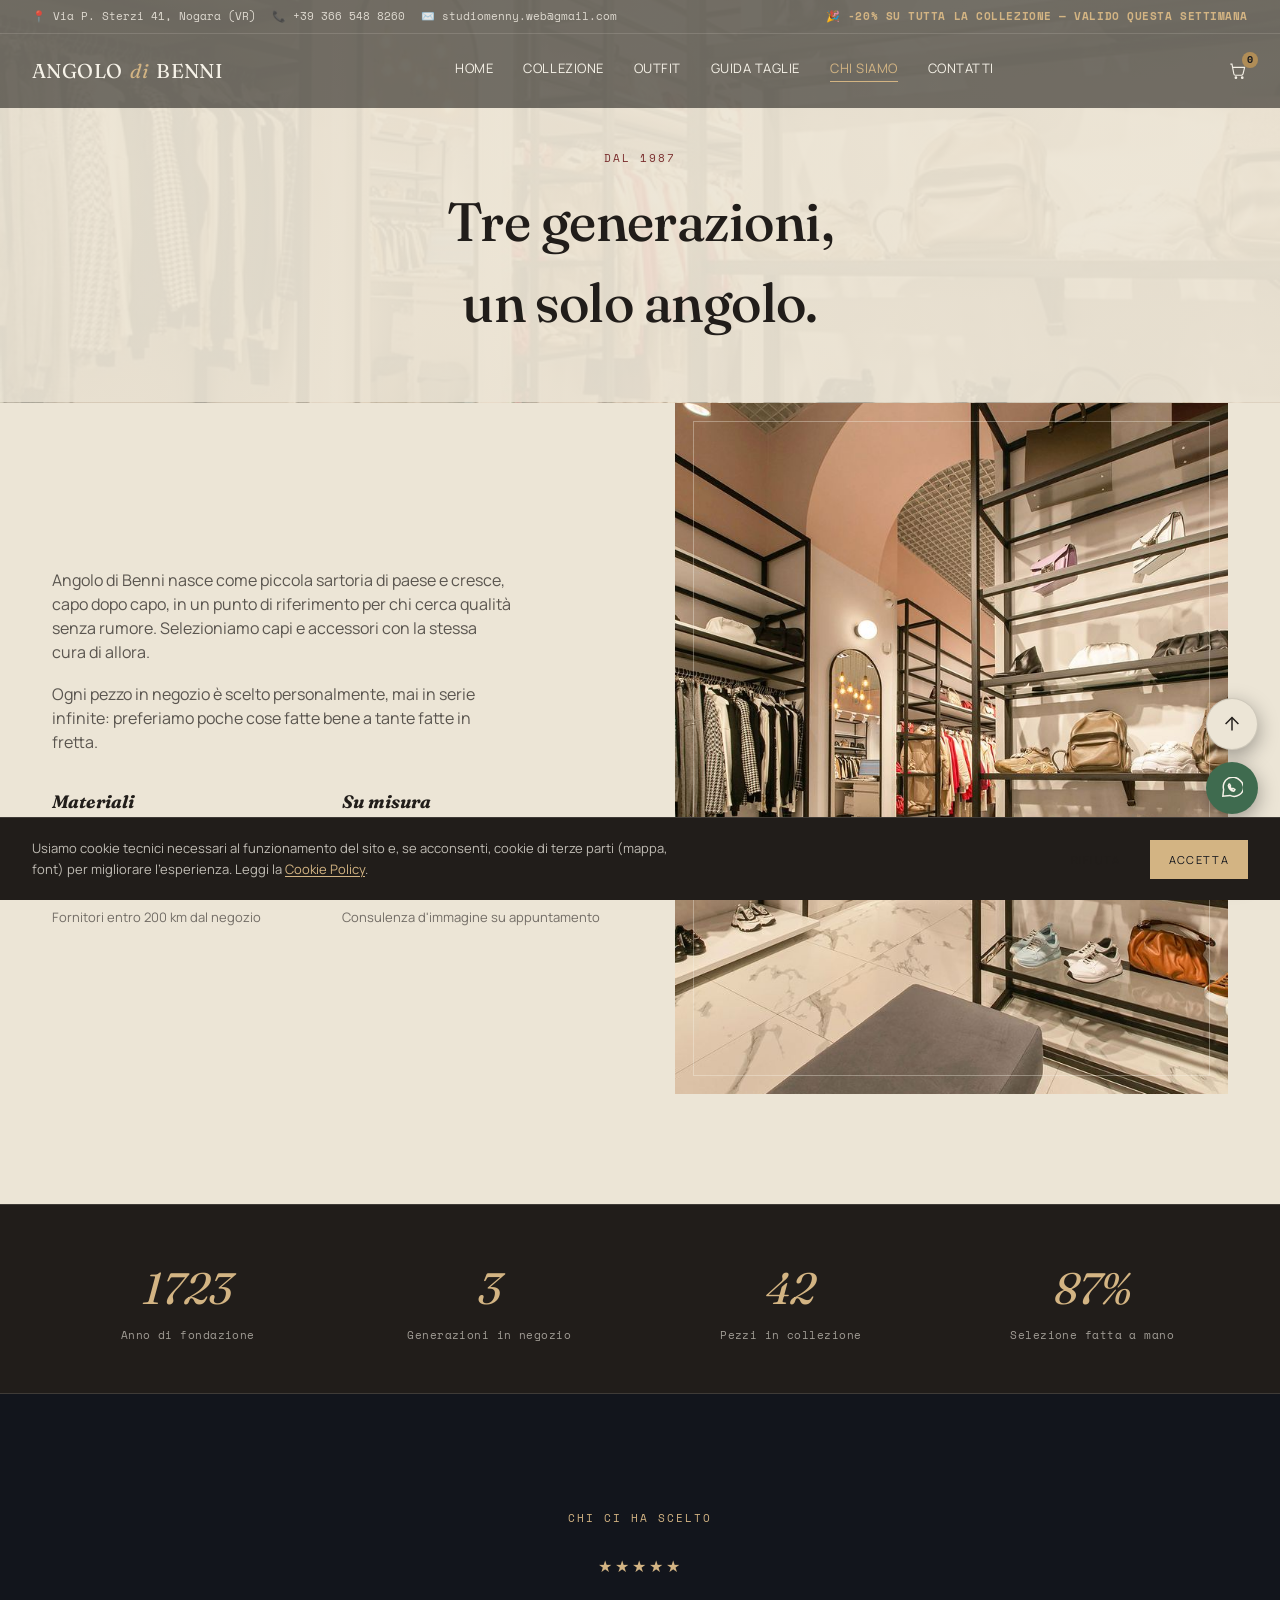
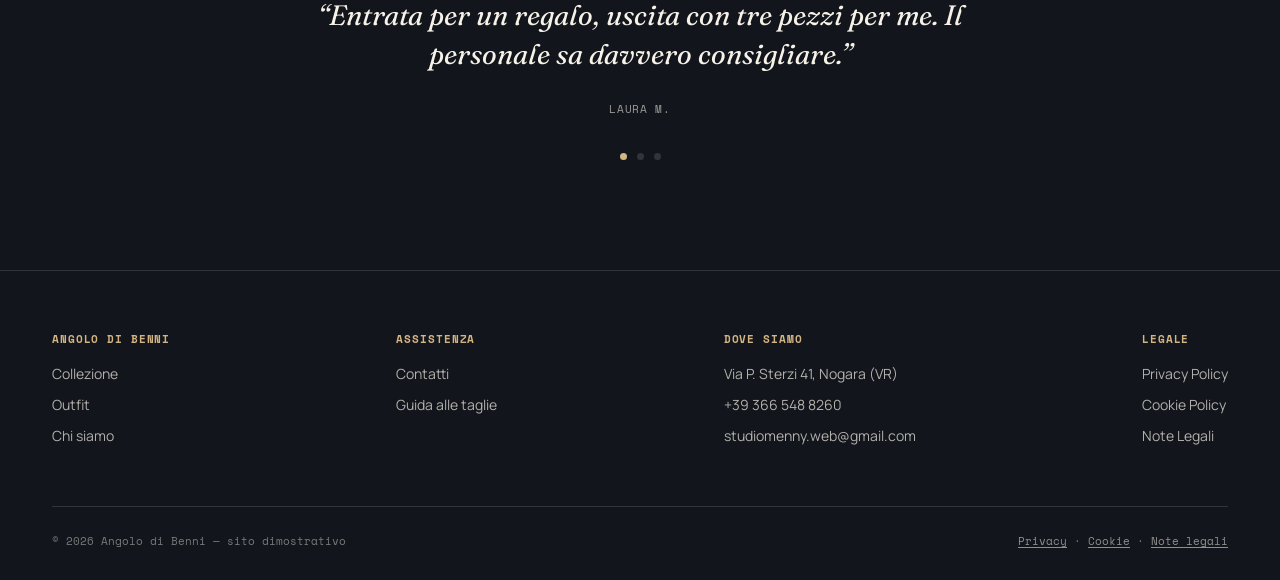
==== chi-siamo.html @ 1b89b219 "Add files via upload" ====
<!DOCTYPE html>
<html lang="it">
<head>
<meta charset="UTF-8">
<meta name="viewport" content="width=device-width, initial-scale=1.0">
<title>Chi Siamo — Angolo di Benni</title>
<meta name="description" content="La storia di Angolo di Benni: tre generazioni di boutique a Nogara (VR). Materiali, valori e le recensioni di chi ci ha scelto.">
<link rel="icon" type="image/svg+xml" href="data:image/svg+xml,%3Csvg xmlns='http://www.w3.org/2000/svg' viewBox='0 0 100 100'%3E%3Ccircle cx='50' cy='50' r='50' fill='%2312151c'/%3E%3Ctext x='50' y='69' font-family='Georgia, serif' font-size='60' font-style='italic' fill='%23d3b483' text-anchor='middle'%3EB%3C/text%3E%3C/svg%3E">
<meta property="og:type" content="website">
<meta property="og:site_name" content="Angolo di Benni">
<meta property="og:title" content="Chi Siamo — Angolo di Benni">
<meta property="og:description" content="La storia di Angolo di Benni: tre generazioni di boutique a Nogara (VR). Materiali, valori e le recensioni di chi ci ha scelto.">
<meta property="og:image" content="https://menny28.github.io/Angolo-di-Benni/images/vestito_bordeaux_.jpg">
<meta property="og:url" content="https://menny28.github.io/Angolo-di-Benni/chi-siamo.html">
<meta name="twitter:card" content="summary_large_image">
<meta name="twitter:title" content="Chi Siamo — Angolo di Benni">
<meta name="twitter:description" content="La storia di Angolo di Benni: tre generazioni di boutique a Nogara (VR). Materiali, valori e le recensioni di chi ci ha scelto.">
<meta name="twitter:image" content="https://menny28.github.io/Angolo-di-Benni/images/vestito_bordeaux_.jpg">
<link rel="preconnect" href="https://fonts.googleapis.com">
<link href="https://fonts.googleapis.com/css2?family=Fraunces:ital,opsz,wght@0,9..144,300;0,9..144,500;0,9..144,600;1,9..144,400&family=Manrope:wght@400;500;600;700&family=Space+Mono:wght@400;700&display=swap" rel="stylesheet">
<link rel="stylesheet" href="style.css">
</head>
<body>
<header id="siteHeader">
  <div class="topbar">
    <div class="topbar-contacts">
      <span>📍 Via P. Sterzi 41, Nogara (VR)</span>
      <a href="tel:+393665488260">📞 +39 366 548 8260</a>
      <a href="mailto:studiomenny.web@gmail.com">✉️ studiomenny.web@gmail.com</a>
    </div>
    <div class="topbar-promo" id="topbarPromo"></div>
  </div>
  <div class="header-main">
    <a href="index.html" class="logo">ANGOLO <em>di</em> BENNI</a>
    <nav class="main-nav">
      <a href="index.html">Home</a>
      <a href="collezione.html">Collezione</a>
      <a href="outfit.html">Outfit</a>
      <a href="collezione.html#taglie">Guida taglie</a>
      <a href="chi-siamo.html">Chi Siamo</a>
      <a href="contatti.html">Contatti</a>
    </nav>
    <div class="header-actions">
      <button class="icon-btn" id="cartOpen" aria-label="Apri la tua richiesta">
        <svg viewBox="0 0 24 24"><path d="M3 4h2l2.4 12.4a2 2 0 0 0 2 1.6h7.6a2 2 0 0 0 2-1.6L21 8H6"/><circle cx="10" cy="21" r="1"/><circle cx="18" cy="21" r="1"/></svg>
        <span class="cart-count" id="cartCount">0</span>
      </button>
      <button class="burger" id="burgerBtn" aria-label="Apri menu"><span></span><span></span><span></span></button>
    </div>
  </div>
</header>

<div class="mobile-nav" id="mobileNav">
  <div class="mobile-close" id="mobileClose">&times;</div>
  <a href="index.html">Home</a>
  <a href="collezione.html">Collezione</a>
  <a href="outfit.html">Outfit</a>
  <a href="collezione.html#taglie">Guida taglie</a>
  <a href="chi-siamo.html">Chi Siamo</a>
  <a href="contatti.html">Contatti</a>
</div>

<div class="page-head light ph-storia">
  <div class="wrap">
    <span class="eyebrow">Dal 1987</span>
    <h1>Tre generazioni,<br>un solo angolo.</h1>
  </div>
</div>

<section class="light" style="padding-top:0;">
  <div class="wrap story">
    <div class="reveal">
      <p>Angolo di Benni nasce come piccola sartoria di paese e cresce, capo dopo capo, in un punto di riferimento per chi cerca qualità senza rumore. Selezioniamo capi e accessori con la stessa cura di allora.</p>
      <p>Ogni pezzo in negozio è scelto personalmente, mai in serie infinite: preferiamo poche cose fatte bene a tante fatte in fretta.</p>
      <div class="values">
        <div class="value"><b>Materiali</b><span>Pelle, lana e tessuti selezionati</span></div>
        <div class="value"><b>Su misura</b><span>Ritocchi e aggiustamenti inclusi</span></div>
        <div class="value"><b>Filiera corta</b><span>Fornitori entro 200 km dal negozio</span></div>
        <div class="value"><b>Servizio</b><span>Consulenza d'immagine su appuntamento</span></div>
      </div>
    </div>
    <div class="story-visual reveal"><img src="images/Fashionista.jpg" alt="L'interno del negozio Angolo di Benni"></div>
  </div>
</section>

<div class="stats-strip">
  <div class="wrap">
    <div class="stat-item reveal"><span class="stat-num" data-count="1987" data-format="year">0</span><span class="stat-label">Anno di fondazione</span></div>
    <div class="stat-item reveal"><span class="stat-num" data-count="3">0</span><span class="stat-label">Generazioni in negozio</span></div>
    <div class="stat-item reveal"><span class="stat-num" data-count="49">0</span><span class="stat-label">Pezzi in collezione</span></div>
    <div class="stat-item reveal"><span class="stat-num" data-count="100" data-suffix="%">0</span><span class="stat-label">Selezione fatta a mano</span></div>
  </div>
</div>

<section>
  <div class="wrap reviews reveal">
    <span class="eyebrow">Chi ci ha scelto</span>
    <div id="reviewSlides" style="margin-top:26px;"></div>
    <div class="review-dots" id="reviewDots"></div>
  </div>
</section>
<footer>
  <div class="wrap">
    <div class="foot-top">
      <div class="foot-col">
        <h4>Angolo di Benni</h4>
        <a href="collezione.html">Collezione</a>
        <a href="outfit.html">Outfit</a>
        <a href="chi-siamo.html">Chi siamo</a>
      </div>
      <div class="foot-col">
        <h4>Assistenza</h4>
        <a href="contatti.html">Contatti</a>
        <a href="collezione.html#taglie">Guida alle taglie</a>
      </div>
      <div class="foot-col">
        <h4>Dove siamo</h4>
        <span>Via P. Sterzi 41, Nogara (VR)</span>
        <span>+39 366 548 8260</span>
        <span>studiomenny.web@gmail.com</span>
      </div>
      <div class="foot-col">
        <h4>Legale</h4>
        <a href="privacy.html">Privacy Policy</a>
        <a href="cookie.html">Cookie Policy</a>
        <a href="note-legali.html">Note Legali</a>
      </div>
    </div>
    <div class="foot-bottom">
      <span>&copy; 2026 Angolo di Benni — sito dimostrativo</span>
      <span class="foot-legal-links"><a href="privacy.html">Privacy</a> &middot; <a href="cookie.html">Cookie</a> &middot; <a href="note-legali.html">Note legali</a></span>
    </div>
  </div>
</footer>
<div class="float-contact">
  <button class="float-btn top-btn" id="backToTop" aria-label="Torna su">
    <span class="float-tip">Torna su</span>
    <svg viewBox="0 0 24 24"><path d="M12 19V5"/><path d="M5 12l7-7 7 7"/></svg>
  </button>
  <a class="float-btn wa" id="waFloat" href="#" target="_blank" rel="noopener" aria-label="WhatsApp">
    <span class="float-tip">Scrivici su WhatsApp</span>
    <svg viewBox="0 0 24 24"><path d="M20.5 3.5a10.4 10.4 0 0 0-17.6 10L2 21l7.7-.9a10.4 10.4 0 0 0 15-9.3 10.3 10.3 0 0 0-4.2-7.3z"/><path d="M8 9.5c.3 3 3 5.7 6 6l1.2-1.5c.2-.2.1-.5-.1-.6l-2-1c-.2-.1-.4 0-.5.2l-.4.6c-1.1-.6-2-1.5-2.6-2.6l.6-.4c.2-.1.3-.3.2-.5l-1-2c-.1-.2-.4-.3-.6-.1z"/></svg>
  </a>
  <a class="float-btn call" href="tel:+393665488260" aria-label="Chiama">
    <span class="float-tip">Chiama il negozio</span>
    <svg viewBox="0 0 24 24"><path d="M22 16.9v3a2 2 0 0 1-2.2 2 19.8 19.8 0 0 1-8.6-3 19.5 19.5 0 0 1-6-6 19.8 19.8 0 0 1-3-8.7A2 2 0 0 1 4.1 2h3a2 2 0 0 1 2 1.7c.1 1 .3 2 .6 2.9a2 2 0 0 1-.5 2.1L8 9.9a16 16 0 0 0 6 6l1.2-1.2a2 2 0 0 1 2.1-.5c.9.3 1.9.5 2.9.6a2 2 0 0 1 1.8 2.1z"/></svg>
  </a>
</div>
<div class="overlay" id="overlay"></div>
<aside class="cart-drawer" id="cartDrawer">
  <div class="cart-head">
    <h3>La tua richiesta</h3>
    <button id="cartClose" style="font-family:var(--display); font-size:24px;">&times;</button>
  </div>
  <div class="cart-note">
    Qui non si compra online: raccogli i pezzi che ti interessano con la taglia, poi invia la richiesta via email o WhatsApp. Ti risponderemo dicendoti se sono disponibili e quando puoi passare in negozio per vederli, provarli e pagarli.
  </div>
  <div class="cart-items" id="cartItems"><p class="cart-empty">Non hai ancora scelto nessun pezzo.</p></div>
  <div class="field" style="margin-top:20px;"><label>Il tuo nome</label><input type="text" id="rName"></div>
  <div class="send-row">
    <a class="btn btn-wa" id="sendWa" href="#">Invia richiesta su WhatsApp</a>
    <a class="btn btn-ghost-dark" id="sendMail" href="#">Invia richiesta via email</a>
  </div>
</aside>
<div class="toast" id="toast"></div>
<div class="cookie-banner" id="cookieBanner">
  <div class="cookie-text">
    Usiamo cookie tecnici necessari al funzionamento del sito e, se acconsenti, cookie di terze parti (mappa, font) per migliorare l'esperienza. Leggi la <a href="cookie.html">Cookie Policy</a>.
  </div>
  <div class="cookie-actions">
    <button class="btn btn-ghost-dark btn-sm" id="cookieDecline">Rifiuta</button>
    <button class="btn btn-solid btn-sm" id="cookieAccept">Accetta</button>
  </div>
</div>
<script src="script.js"></script>
</body>
</html>
---- style.css ----
:root{
    --ink:#12151c;
    --bone:#ece5d6;
    --ivory:#f6f2e8;
    --charcoal:#211d1a;
    --brass:#b08d57;
    --brass-light:#d3b483;
    --wine:#7a2e2e;
    --whatsapp:#3f6b4f;
    --line: rgba(246,242,232,0.14);
    --line-dark: rgba(33,29,26,0.14);
    --display: 'Fraunces', serif;
    --body: 'Manrope', sans-serif;
    --mono: 'Space Mono', monospace;
    --ease: cubic-bezier(.22,.61,.36,1);
  }
  *{box-sizing:border-box; margin:0; padding:0;}
  html{scroll-behavior:smooth;}
  body{background:var(--ink); color:var(--ivory); font-family:var(--body); line-height:1.5; overflow-x:hidden;}
  a{color:inherit; text-decoration:none;}
  img,svg{display:block; max-width:100%;}
  button{font-family:inherit; cursor:pointer; border:none; background:none; color:inherit;}
  input, textarea, select{font-family:inherit;}
  ::selection{background:var(--brass); color:var(--ink);}

  .wrap{max-width:1240px; margin:0 auto; padding:0 32px;}
  @media (max-width:640px){ .wrap{padding:0 20px;} }

  .eyebrow{font-family:var(--mono); font-size:11px; letter-spacing:.18em; text-transform:uppercase; color:var(--brass-light);}
  h1,h2,h3{font-family:var(--display); font-weight:500; letter-spacing:-0.01em;}

  /* ---------- HEADER ---------- */
  header{
    position:fixed; top:0; left:0; right:0; z-index:100;
    display:block;
    transition:background .4s var(--ease), border-color .4s var(--ease);
    border-bottom:1px solid transparent;
  }
  header.scrolled{ background:rgba(18,21,28,0.92); backdrop-filter:blur(10px); border-bottom:1px solid var(--line); }
  .topbar{
    display:flex; align-items:center; justify-content:space-between; gap:14px; flex-wrap:wrap;
    padding:8px 32px; font-family:var(--mono); font-size:11px; color:rgba(246,242,232,.82);
    background:rgba(15,13,10,.55); border-bottom:1px solid var(--line);
    max-height:240px; overflow:hidden; opacity:1;
    transition:max-height .4s var(--ease), opacity .3s var(--ease), padding .4s var(--ease), border-color .4s var(--ease);
  }
  header.scrolled .topbar{ max-height:0; padding-top:0; padding-bottom:0; opacity:0; border-bottom-color:transparent; }
  .topbar-contacts{display:flex; align-items:center; gap:16px; flex-wrap:wrap;}
  .topbar-contacts a{display:inline-flex; align-items:center; gap:5px; white-space:nowrap;}
  .topbar-contacts a:hover{color:var(--brass-light);}
  .topbar-promo{font-weight:700; letter-spacing:.05em; text-transform:uppercase; color:var(--brass-light);}
  @media (max-width:760px){
    .topbar{ font-size:10px; padding:8px 16px; gap:6px; flex-direction:column; align-items:center; text-align:center; max-height:240px; }
    .topbar-contacts{ flex-direction:column; gap:4px; }
    .topbar-contacts span{ white-space:normal; }
    .topbar-promo{ white-space:normal; }
  }
  .header-main{
    display:flex; align-items:center; justify-content:space-between;
    padding:22px 32px;
    background:rgba(15,13,10,.55);
    transition:padding .4s var(--ease), background .4s var(--ease);
  }
  header.scrolled .header-main{ padding:12px 32px; background:rgba(18,21,28,0.92); }
  .logo{ font-family:var(--display); font-size:20px; letter-spacing:.02em; display:flex; align-items:baseline; gap:8px; }
  .logo em{font-style:italic; color:var(--brass-light);}
  nav.main-nav{display:flex; gap:30px;}
  nav.main-nav a{ font-size:13px; letter-spacing:.04em; text-transform:uppercase; position:relative; padding-bottom:4px; }
  nav.main-nav a::after{ content:''; position:absolute; left:0; bottom:0; width:0; height:1px; background:var(--brass-light); transition:width .3s var(--ease); }
  nav.main-nav a:hover::after{width:100%;}
  .header-actions{display:flex; align-items:center; gap:22px;}
  .icon-btn{position:relative; width:22px; height:22px; display:flex; align-items:center; justify-content:center;}
  .icon-btn svg{width:19px; height:19px; stroke:var(--ivory); fill:none; stroke-width:1.4;}
  .cart-count{ position:absolute; top:-8px; right:-10px; background:var(--brass); color:var(--ink); font-family:var(--mono); font-size:10px; font-weight:700; width:16px; height:16px; border-radius:50%; display:flex; align-items:center; justify-content:center; }
  .burger{display:none; flex-direction:column; gap:5px; width:24px;}
  .burger span{height:1px; background:var(--ivory); width:100%;}
  @media (max-width:900px){ nav.main-nav{display:none;} .burger{display:flex;} }

  .mobile-nav{ position:fixed; inset:0; background:var(--ink); z-index:150; display:flex; flex-direction:column; justify-content:center; align-items:center; gap:26px; transform:translateY(-100%); transition:transform .5s var(--ease); }
  .mobile-nav.open{transform:translateY(0);}
  .mobile-nav a{font-family:var(--display); font-size:26px;}
  .mobile-close{position:absolute; top:26px; right:32px; font-size:28px; font-family:var(--display);}

  /* ---------- HERO ---------- */
  .hero{min-height:100vh; display:flex; align-items:stretch;}
  .hero-text{flex:1; display:flex; flex-direction:column; justify-content:center; padding:185px 60px 80px 32px; max-width:640px;}
  .hero-text h1{font-size:clamp(42px,6.2vw,84px); line-height:.98; margin:18px 0 26px;}
  .hero-text h1 .it{font-style:italic; color:var(--brass-light);}
  .hero-text p{font-size:16px; color:rgba(246,242,232,.7); max-width:440px; margin-bottom:34px;}
  .btn{ display:inline-flex; align-items:center; justify-content:center; gap:10px; font-size:12px; letter-spacing:.12em; text-transform:uppercase; padding:15px 28px; border:1px solid var(--brass-light); transition:background .35s var(--ease), color .35s var(--ease); }
  .btn:hover{background:var(--brass-light); color:var(--ink);}
  .btn-solid{background:var(--brass-light); color:var(--ink); border-color:var(--brass-light);}
  .btn-solid:hover{background:transparent; color:var(--ivory);}
  .btn-ghost-dark{border-color:var(--charcoal); color:var(--charcoal);}
  .btn-ghost-dark:hover{background:var(--charcoal); color:var(--ivory);}
  .btn-wa{background:var(--whatsapp); border-color:var(--whatsapp); color:var(--ivory);}
  .btn-wa:hover{opacity:.85; background:var(--whatsapp); color:var(--ivory);}
  .btn-sm{padding:11px 18px; font-size:11px;}

  .hero-visual{ flex:1; position:relative; overflow:hidden; background:#171310; display:flex; align-items:flex-end; }
  .hero-visual img{ position:absolute; inset:0; width:100%; height:100%; object-fit:cover; object-position:top center; }
  .hero-visual::before{ content:''; position:absolute; inset:0; z-index:1; background:linear-gradient(0deg, rgba(15,13,10,.85) 0%, rgba(15,13,10,.15) 45%, rgba(15,13,10,.35) 100%); }
  .hero-tag{ position:relative; z-index:2; margin:36px; padding:14px 18px; background:rgba(18,21,28,.55); backdrop-filter:blur(6px); border:1px solid var(--line); font-family:var(--mono); font-size:11px; max-width:230px; }
  .hero-tag b{display:block; font-family:var(--display); font-size:16px; font-weight:500; margin-bottom:4px; font-style:italic;}
  @media (max-width:860px){ .hero{flex-direction:column;} .hero-text{padding:190px 24px 50px; max-width:none;} .hero-visual{min-height:340px;} }

  /* ---------- SWATCH RAIL ---------- */
  .rail{border-top:1px solid var(--line); border-bottom:1px solid var(--line); overflow:hidden; padding:22px 0; background:#0f1218;}
  .promo-banner{
    background:var(--wine); color:var(--ivory); text-align:center;
    padding:16px 20px; font-family:var(--mono); font-size:13px; letter-spacing:.06em; text-transform:uppercase;
  }
  .promo-banner b{font-weight:700;}
  @media (max-width:640px){ .promo-banner{font-size:11px; padding:13px 16px;} }
  .rail-track{display:flex; width:max-content; animation:scroll-rail 34s linear infinite;}
  .rail:hover .rail-track{animation-play-state:paused;}
  @keyframes scroll-rail{ from{transform:translateX(0);} to{transform:translateX(-50%);} }
  .swatch{ display:flex; align-items:center; gap:12px; padding:0 34px; border-right:1px solid var(--line); font-family:var(--mono); font-size:11px; letter-spacing:.06em; white-space:nowrap; color:rgba(246,242,232,.65); }
  .swatch-dot{width:12px; height:12px; border-radius:50%; flex:none; border:1px solid rgba(246,242,232,.25);}

  /* ---------- SECTION generic ---------- */
  section{padding:110px 0;}

  /* ---------- SCROLL REVEAL (sicuro: mai su intere sezioni o sull'header) ---------- */
  .reveal{opacity:0; transform:translateY(20px); transition:opacity .7s var(--ease), transform .7s var(--ease);}
  .reveal.in{opacity:1; transform:translateY(0);}
  @media (prefers-reduced-motion: reduce){ .reveal{opacity:1; transform:none; transition:none;} }
  .section-head{display:flex; justify-content:space-between; align-items:flex-end; margin-bottom:40px; gap:24px; flex-wrap:wrap;}
  .section-head h2{font-size:clamp(30px,4vw,46px);}
  .section-sub{max-width:460px; font-size:14px; color:rgba(246,242,232,.6); margin-top:-24px; margin-bottom:44px;}
  .light{background:var(--bone); color:var(--charcoal);}
  .light .eyebrow{color:var(--wine);}
  .light .section-sub{color:rgba(33,29,26,.62);}

  /* ---------- FILTERS ---------- */
  .filter-block{margin-bottom:8px;}
  .filter-label{font-family:var(--mono); font-size:10px; letter-spacing:.1em; text-transform:uppercase; color:var(--wine); margin-bottom:10px; display:block;}
  .filters{display:flex; gap:10px; flex-wrap:wrap; margin-bottom:22px;}
  .filter-btn{ font-family:var(--mono); font-size:11px; letter-spacing:.06em; text-transform:uppercase; padding:9px 16px; border:1px solid var(--line-dark); color:var(--charcoal); transition:all .3s var(--ease); }
  .filter-btn.active, .filter-btn:hover{background:var(--charcoal); color:var(--bone); border-color:var(--charcoal);}
  .color-filters{display:flex; gap:12px; flex-wrap:wrap; align-items:center; margin-bottom:30px;}
  .color-dot{ width:26px; height:26px; border-radius:50%; border:2px solid transparent; cursor:pointer; position:relative; transition:border-color .25s var(--ease); }
  .color-dot.active, .color-dot:hover{border-color:var(--wine);}
  .color-dot[data-color="tutti"]{ background:conic-gradient(from 0deg, #7a2e2e, #b08d57, #1c2b45, #12151c, #f6f2e8, #7a2e2e); }

  /* ---------- CATEGORY ACCORDION ---------- */
  .cat-accordion{display:flex; flex-direction:column; gap:2px; background:var(--line-dark);}
  .cat-tile{background:var(--ivory);}
  .cat-head{
    display:flex; align-items:center; gap:20px; padding:18px 22px; cursor:pointer;
    transition:background .25s var(--ease);
  }
  .cat-head:hover{background:rgba(122,46,46,.05);}
  .cat-cover{width:64px; height:80px; object-fit:cover; background:#fff; flex:none;}
  .cat-head-text{flex:1; display:flex; align-items:baseline; gap:14px; flex-wrap:wrap;}
  .cat-name{font-family:var(--display); font-size:22px; font-style:italic;}
  .cat-count{font-family:var(--mono); font-size:11px; color:rgba(33,29,26,.55); letter-spacing:.04em;}
  .cat-chevron{ font-family:var(--display); font-size:26px; color:var(--wine); transition:transform .35s var(--ease); flex:none; line-height:1; }
  .cat-tile.open .cat-chevron{transform:rotate(45deg);}
  .cat-body{ max-height:0; overflow:hidden; transition:max-height .5s var(--ease); }
  .cat-tile.open .cat-body{max-height:6000px;}
  .cat-body-inner{padding:0 22px 26px;}
  .cat-color-filters{display:flex; gap:10px; flex-wrap:wrap; align-items:center; margin-bottom:18px;}

  /* ---------- PRODUCT GRID ---------- */
  .product-grid{display:grid; grid-template-columns:repeat(4,1fr); gap:2px; background:var(--line-dark);}
  @media (max-width:940px){ .product-grid{grid-template-columns:repeat(2,1fr);} }
  .product-card{ background:var(--ivory); color:var(--charcoal); position:relative; overflow:hidden; cursor:pointer; }
  .product-card[hidden]{display:none;}
  .p-image{aspect-ratio:3/4; position:relative; overflow:hidden; background:#fff;}
  .p-image img{width:100%; height:100%; object-fit:cover; transition:transform .5s var(--ease);}
  .product-card:hover .p-image img{transform:scale(1.05);}
  .p-badge{ position:absolute; top:14px; left:14px; z-index:2; font-family:var(--mono); font-size:10px; letter-spacing:.08em; text-transform:uppercase; background:var(--charcoal); color:var(--ivory); padding:5px 9px; }
  .wish-btn{ position:absolute; top:10px; right:10px; z-index:2; width:32px; height:32px; border-radius:50%; background:rgba(246,242,232,.85); display:flex; align-items:center; justify-content:center; }
  .wish-btn svg{width:14px; height:14px; stroke:var(--wine); fill:none; stroke-width:1.6;}
  .wish-btn.active svg{fill:var(--wine);}
  .p-info{padding:16px 18px 20px;}
  .p-cat{font-family:var(--mono); font-size:10px; letter-spacing:.08em; text-transform:uppercase; color:var(--wine);}
  .p-name{font-family:var(--display); font-size:18px; margin:6px 0 8px; line-height:1.2;}
  .p-row{display:flex; justify-content:space-between; align-items:center;}
  .p-price{font-family:var(--mono); font-size:14px;}
  .price-old{opacity:.5; text-decoration:line-through; font-size:.85em; margin-right:4px;}
  .price-new{color:var(--wine); font-weight:700;}
  .cart-total-row{font-family:var(--mono); font-size:13px; border-top:1px solid var(--line-dark); margin-top:6px; padding-top:12px; display:flex; align-items:center; gap:8px; flex-wrap:wrap;}
  .promo-tag{font-size:10px; letter-spacing:.04em; text-transform:uppercase; background:var(--wine); color:var(--ivory); padding:3px 7px;}
  .p-view{font-family:var(--mono); font-size:10px; letter-spacing:.06em; text-transform:uppercase; text-decoration:underline; text-underline-offset:3px;}

  /* ---------- OUTFIT ---------- */
  .outfit-grid{display:grid; grid-template-columns:repeat(auto-fit,minmax(260px,1fr)); gap:2px; background:var(--line-dark);}
  .outfit-card{background:var(--ivory); color:var(--charcoal); padding:22px;}
  .outfit-imgs{display:grid; grid-template-columns:repeat(3,1fr); gap:4px; margin-bottom:16px;}
  .outfit-imgs img{width:100%; aspect-ratio:1/1; object-fit:cover; background:#fff; cursor:pointer; transition:opacity .25s var(--ease);}
  .outfit-imgs img:hover{opacity:.8;}
  .outfit-name{font-family:var(--display); font-size:20px; font-style:italic; margin-bottom:6px;}
  .outfit-occasion{font-family:var(--mono); font-size:10px; letter-spacing:.08em; text-transform:uppercase; color:var(--wine); margin-bottom:10px;}
  .outfit-items{font-size:13px; color:rgba(33,29,26,.75); line-height:1.7; margin-bottom:14px;}
  .outfit-total{font-family:var(--mono); font-size:13px; border-top:1px solid var(--line-dark); padding-top:12px;}

  /* ---------- SIZE GUIDE ---------- */
  .guide-tabs{display:flex; gap:10px; flex-wrap:wrap; margin-bottom:26px;}
  .guide-table{width:100%; border-collapse:collapse; font-size:13px; display:none;}
  .guide-table.active{display:table;}
  .guide-table th, .guide-table td{ text-align:left; padding:11px 14px; border-bottom:1px solid var(--line-dark); color:var(--ivory); }
  .guide-table th{font-family:var(--mono); font-size:10px; letter-spacing:.06em; text-transform:uppercase; color:var(--brass-light);}
  .guide-note{font-size:12px; color:rgba(246,242,232,.55); margin-top:18px; max-width:520px;}

  /* ---------- STORY ---------- */
  .story{display:grid; grid-template-columns:1fr 1fr; gap:70px; align-items:center;}
  @media (max-width:840px){ .story{grid-template-columns:1fr;} }
  .story p{color:rgba(33,29,26,.72); margin-bottom:18px; max-width:460px;}
  .values{display:grid; grid-template-columns:repeat(2,1fr); gap:26px; margin-top:34px;}
  .value b{font-family:var(--display); font-style:italic; display:block; margin-bottom:6px; font-size:18px; color:var(--charcoal);}
  .value span{font-size:13px; color:rgba(33,29,26,.6);}
  .story-visual{aspect-ratio:4/5; position:relative; overflow:hidden; background:#171310;}
  .story-visual img{width:100%; height:100%; object-fit:cover;}
  .story-visual::before{content:''; position:absolute; inset:18px; border:1px solid rgba(246,242,232,.35); pointer-events:none;}

  /* ---------- REVIEWS ---------- */
  /* ---------- OUTFIT BUILDER ---------- */
  .builder-section{padding-bottom:80px;}
  .builder{display:grid; grid-template-columns:340px 1fr; gap:2px; background:var(--line-dark); margin-top:20px;}
  @media (max-width:900px){ .builder{grid-template-columns:1fr;} }

  .builder-board{
    background:
      radial-gradient(circle at 30% 20%, rgba(176,141,87,.06), transparent 55%),
      var(--ivory);
    padding:34px 24px; display:grid; grid-template-columns:1fr 1fr; grid-template-rows:auto auto auto; gap:16px; align-content:start; position:relative;
  }
  .board-slot{ grid-column:1 / span 2; display:flex; flex-direction:column; align-items:center; gap:8px; }
  .board-slot.small{ grid-column:1 / span 2; }
  .slot-label{font-family:var(--mono); font-size:10px; letter-spacing:.08em; text-transform:uppercase; color:var(--wine);}
  .slot-empty{
    width:100%; max-width:180px; aspect-ratio:3/4; border:1.5px dashed var(--line-dark);
    display:flex; align-items:center; justify-content:center; font-family:var(--display); font-size:30px; color:rgba(33,29,26,.25);
    transition:border-color .25s var(--ease);
  }
  .board-slot.small .slot-empty{aspect-ratio:1/1; max-width:110px;}
  .board-slot.filled .slot-empty{border-style:solid; border-color:var(--line-dark); padding:0; overflow:hidden; cursor:pointer; position:relative;}
  .board-slot.filled .slot-empty img{width:100%; height:100%; object-fit:cover;}
  .board-slot.filled .slot-remove{
    position:absolute; top:4px; right:4px; width:22px; height:22px; border-radius:50%;
    background:rgba(18,21,28,.75); color:var(--ivory); display:flex; align-items:center; justify-content:center;
    font-family:var(--display); font-size:14px; line-height:1; cursor:pointer; z-index:2;
  }
  .slot-name{font-family:var(--display); font-style:italic; font-size:12px; text-align:center; color:var(--charcoal); max-width:170px;}
  .slot-price{font-family:var(--mono); font-size:11px; color:var(--wine);}

  .builder-picker{background:var(--ivory); padding:30px 28px; min-width:0;}
  .picker-zone{margin-bottom:24px;}
  .picker-label{display:block; font-family:var(--mono); font-size:11px; letter-spacing:.04em; text-transform:uppercase; color:var(--charcoal); margin-bottom:10px;}
  .picker-label em{font-style:italic; text-transform:none; color:rgba(33,29,26,.5); font-family:var(--body); letter-spacing:0;}
  .picker-strip{display:flex; gap:8px; overflow-x:auto; padding-bottom:6px;}
  .pick-swatch{ flex:none; width:56px; height:70px; border:1.5px solid transparent; cursor:pointer; position:relative; background:#fff; }
  .pick-swatch img{width:100%; height:100%; object-fit:cover; display:block;}
  .pick-swatch.selected{border-color:var(--wine);}
  .pick-swatch.selected::after{content:'✓'; position:absolute; top:2px; right:2px; width:16px; height:16px; background:var(--wine); color:var(--ivory); font-size:10px; display:flex; align-items:center; justify-content:center;}

  .builder-summary{border-top:1px solid var(--line-dark); padding-top:20px; margin-top:10px; display:flex; align-items:center; gap:16px; flex-wrap:wrap;}
  .builder-total{font-family:var(--mono); font-size:14px; color:var(--charcoal); margin-right:auto;}
  .btn-clear{font-family:var(--mono); font-size:11px; letter-spacing:.04em; text-transform:uppercase; color:rgba(33,29,26,.5); text-decoration:underline; text-underline-offset:3px;}

  /* ---------- STATS STRIP ---------- */
  .stats-strip{background:var(--charcoal); border-top:1px solid var(--line); border-bottom:1px solid var(--line); padding:50px 0;}
  .stats-strip .wrap{display:grid; grid-template-columns:repeat(4,1fr); gap:30px; text-align:center;}
  .stat-item{display:flex; flex-direction:column; gap:6px;}
  .stat-num{font-family:var(--display); font-style:italic; font-size:clamp(32px,4vw,44px); color:var(--brass-light);}
  .stat-label{font-family:var(--mono); font-size:11px; letter-spacing:.04em; color:rgba(246,242,232,.6);}
  @media (max-width:760px){ .stats-strip .wrap{grid-template-columns:repeat(2,1fr); gap:26px;} }

  .reviews{position:relative; max-width:720px; margin:0 auto; text-align:center;}
  .review-slide{display:none;}
  .review-slide.active{display:block; animation:fade .5s var(--ease);}
  @keyframes fade{from{opacity:0; transform:translateY(8px);} to{opacity:1; transform:translateY(0);}}
  .stars{color:var(--brass-light); font-size:16px; letter-spacing:3px; margin-bottom:18px;}
  .review-slide blockquote{font-family:var(--display); font-size:clamp(20px,2.6vw,28px); font-style:italic; line-height:1.4; margin-bottom:20px;}
  .review-slide cite{font-family:var(--mono); font-size:11px; letter-spacing:.06em; text-transform:uppercase; color:rgba(246,242,232,.6); font-style:normal;}
  .review-dots{display:flex; justify-content:center; gap:10px; margin-top:34px;}
  .rdot{width:7px; height:7px; border-radius:50%; background:var(--line); transition:background .3s;}
  .rdot.active{background:var(--brass-light);}

  /* ---------- CONTACT ---------- */
  .contact-grid{display:grid; grid-template-columns:1fr 1fr; gap:60px;}
  @media (max-width:840px){ .contact-grid{grid-template-columns:1fr;} }
  .info-row{display:flex; gap:16px; padding:18px 0; border-bottom:1px solid var(--line-dark); align-items:center; flex-wrap:wrap;}
  .info-row b{font-family:var(--display); font-style:italic; min-width:110px; display:block;}
  .contact-cta{display:flex; gap:10px; margin-top:24px; flex-wrap:wrap;}
  .map-frame{width:100%; aspect-ratio:4/3; border:1px solid var(--line-dark); filter:grayscale(.15);}

  /* ---------- FLOATING CONTACT WIDGET ---------- */
  .float-contact{ position:fixed; right:22px; bottom:22px; z-index:250; display:flex; flex-direction:column; gap:12px; align-items:flex-end; }
  .float-btn{ width:52px; height:52px; border-radius:50%; display:flex; align-items:center; justify-content:center; box-shadow:0 6px 20px rgba(0,0,0,.35); position:relative; }
  .float-btn svg{width:22px; height:22px; stroke:var(--ivory); fill:none; stroke-width:1.6;}
  .float-btn.wa{background:var(--whatsapp);}
  .float-btn.call{background:var(--charcoal); border:1px solid var(--brass-light);}
  .float-btn.call svg{stroke:var(--brass-light);}
  .float-btn.top-btn{ background:var(--bone); border:1px solid var(--line-dark); opacity:0; pointer-events:none; transform:translateY(8px); transition:opacity .3s var(--ease), transform .3s var(--ease); }
  .float-btn.top-btn.show{opacity:1; pointer-events:auto; transform:translateY(0);}
  .float-btn.top-btn svg{stroke:var(--charcoal);}
  .float-tip{ position:absolute; right:64px; top:50%; transform:translateY(-50%); background:var(--charcoal); color:var(--ivory); font-family:var(--mono); font-size:11px; padding:7px 12px; white-space:nowrap; opacity:0; pointer-events:none; transition:opacity .25s; }
  .float-btn:hover .float-tip{opacity:1;}

  /* ---------- FOOTER ---------- */
  footer{background:var(--ink); padding:60px 0 30px; border-top:1px solid var(--line);}
  .foot-top{display:flex; justify-content:space-between; flex-wrap:wrap; gap:40px; margin-bottom:50px;}
  .foot-col h4{font-family:var(--mono); font-size:11px; letter-spacing:.08em; text-transform:uppercase; margin-bottom:16px; color:var(--brass-light);}
  .foot-col a, .foot-col span{display:block; font-size:14px; margin-bottom:10px; color:rgba(246,242,232,.7);}
  .foot-bottom{display:flex; justify-content:space-between; padding-top:26px; border-top:1px solid var(--line); font-family:var(--mono); font-size:11px; color:rgba(246,242,232,.45); flex-wrap:wrap; gap:10px;}
  .foot-bottom a{color:rgba(246,242,232,.55); text-decoration:underline; text-underline-offset:2px;}
  .foot-bottom a:hover{color:var(--brass-light);}

  /* ---------- OVERLAY / DRAWER / MODAL ---------- */
  .overlay{ position:fixed; inset:0; background:rgba(10,10,10,.6); z-index:200; opacity:0; pointer-events:none; transition:opacity .35s var(--ease); }
  .overlay.open{opacity:1; pointer-events:auto;}

  .cart-drawer{ position:fixed; top:0; right:0; bottom:0; width:400px; max-width:90vw; background:var(--bone); color:var(--charcoal); z-index:201; transform:translateX(100%); transition:transform .45s var(--ease); display:flex; flex-direction:column; padding:30px 26px; overflow-y:auto; }
  .cart-drawer.open{transform:translateX(0);}
  .cart-head{display:flex; justify-content:space-between; align-items:center; margin-bottom:18px;}
  .cart-head h3{font-family:var(--display); font-size:22px;}
  .cart-items{display:flex; flex-direction:column; gap:14px;}
  .cart-empty{font-size:13px; color:rgba(33,29,26,.55); text-align:center; margin:30px 0;}
  .cart-item{display:flex; justify-content:space-between; align-items:center; border-bottom:1px solid var(--line-dark); padding-bottom:12px; font-size:13px;}
  .cart-item .rm{font-family:var(--mono); font-size:11px; color:var(--wine); cursor:pointer;}
  .cart-note{font-size:12px; color:rgba(33,29,26,.65); line-height:1.6; margin:18px 0; padding:14px; background:rgba(122,46,46,.06); border-left:2px solid var(--wine);}
  .field{margin-bottom:16px;}
  .field label{display:block; font-family:var(--mono); font-size:10px; letter-spacing:.08em; text-transform:uppercase; margin-bottom:8px; color:var(--wine);}
  .field input, .field textarea, .field select{ width:100%; border:none; border-bottom:1px solid var(--line-dark); background:transparent; padding:10px 2px; font-size:14px; outline:none; color:var(--charcoal); }
  .send-row{display:flex; flex-direction:column; gap:10px; margin-top:6px;}

  .modal{ position:fixed; inset:0; z-index:210; display:flex; align-items:center; justify-content:center; opacity:0; pointer-events:none; transition:opacity .35s var(--ease); padding:24px; }
  .modal.open{opacity:1; pointer-events:auto;}
  .modal-inner{ width:100%; max-width:860px; max-height:88vh; overflow-y:auto; background:var(--ivory); color:var(--charcoal); display:grid; grid-template-columns:1fr 1fr; position:relative; }
  @media (max-width:700px){ .modal-inner{grid-template-columns:1fr;} }
  .modal-close{position:absolute; top:14px; right:18px; font-family:var(--display); font-size:26px; color:var(--charcoal); z-index:2;}
  .modal-img{width:100%; height:100%; min-height:320px; object-fit:cover; background:#fff;}
  .modal-body{padding:36px;}
  .modal-body .eyebrow{color:var(--wine);}
  .modal-body h3{font-size:26px; margin:10px 0 6px;}
  .modal-price{font-family:var(--mono); font-size:16px; margin-bottom:18px;}
  .modal-tags{display:flex; gap:8px; margin-bottom:18px; flex-wrap:wrap;}
  .tag{font-family:var(--mono); font-size:10px; letter-spacing:.06em; text-transform:uppercase; border:1px solid var(--line-dark); padding:5px 10px;}
  .modal-desc{font-size:14px; line-height:1.7; margin-bottom:18px; color:rgba(33,29,26,.85);}
  .modal-spec{font-size:13px; margin-bottom:8px; line-height:1.6;}
  .modal-spec b{font-family:var(--mono); font-size:10px; letter-spacing:.06em; text-transform:uppercase; color:var(--wine); display:block; margin-bottom:4px;}
  .size-guide-link{font-size:12px; text-decoration:underline; text-underline-offset:3px; margin:6px 0 20px; display:inline-block;}
  .modal-sizes{display:flex; gap:8px; flex-wrap:wrap; margin-bottom:20px;}
  .size-opt{ font-family:var(--mono); font-size:12px; border:1px solid var(--line-dark); padding:9px 14px; cursor:pointer; transition:all .25s var(--ease); }
  .size-opt.selected{background:var(--charcoal); color:var(--ivory); border-color:var(--charcoal);}

  /* ---------- LEGAL PAGES ---------- */
  .legal-content{max-width:760px; margin:0 auto; padding:70px 0 40px;}
  .legal-note{background:rgba(122,46,46,.06); border-left:2px solid var(--wine); padding:16px 20px; font-size:13px; color:rgba(33,29,26,.8); margin-bottom:40px; line-height:1.6;}
  .legal-content h2{font-size:20px; font-style:italic; margin:36px 0 12px;}
  .legal-content p{font-size:14px; line-height:1.75; color:rgba(33,29,26,.78); margin-bottom:14px;}
  .legal-content ul{margin:0 0 14px 20px;}
  .legal-content li{font-size:14px; line-height:1.75; color:rgba(33,29,26,.78); margin-bottom:6px;}
  .legal-content a{color:var(--wine); text-decoration:underline; text-underline-offset:2px;}
  .legal-table{width:100%; border-collapse:collapse; margin:16px 0 20px; font-size:13px;}
  .legal-table th, .legal-table td{text-align:left; padding:10px 12px; border-bottom:1px solid var(--line-dark);}
  .legal-table th{font-family:var(--mono); font-size:10px; letter-spacing:.05em; text-transform:uppercase; color:var(--wine);}
  .legal-updated{font-family:var(--mono); font-size:11px; color:rgba(33,29,26,.5); margin-top:40px; padding-top:20px; border-top:1px solid var(--line-dark);}

  .toast{ position:fixed; bottom:26px; left:50%; transform:translateX(-50%) translateY(20px); background:var(--charcoal); color:var(--ivory); padding:14px 22px; font-family:var(--mono); font-size:12px; z-index:300; opacity:0; transition:all .35s var(--ease); pointer-events:none; text-align:center; max-width:88vw; }

  /* ---------- COOKIE BANNER ---------- */
  .cookie-banner{
    position:fixed; left:0; right:0; bottom:0; z-index:400;
    background:var(--charcoal); border-top:1px solid var(--line);
    padding:20px 32px; display:flex; align-items:center; justify-content:space-between; gap:24px; flex-wrap:wrap;
    transform:translateY(100%); transition:transform .5s var(--ease);
  }
  .cookie-banner.show{transform:translateY(0);}
  .cookie-text{font-size:13px; color:rgba(246,242,232,.75); max-width:640px; line-height:1.6;}
  .cookie-text a{color:var(--brass-light); text-decoration:underline; text-underline-offset:2px;}
  .cookie-actions{display:flex; gap:10px; flex-wrap:wrap;}
  @media (max-width:640px){ .cookie-banner{padding:18px 20px;} .cookie-text{font-size:12px;} }
  .toast.show{opacity:1; transform:translateX(-50%) translateY(0);}

  /* reveal animation rimossa: causava schermo nero finché l'observer non si attivava */

/* ---------- MULTI-PAGE: nav attiva ---------- */
nav.main-nav a.active{color:var(--brass-light);}
nav.main-nav a.active::after{width:100%;}
.mobile-nav a.active{color:var(--brass-light);}

/* ---------- MULTI-PAGE: intestazione pagina interna ---------- */
.page-head{padding:150px 0 60px; text-align:center; position:relative; background-size:cover; background-position:center;}
.page-head.light{color:var(--charcoal);}
.page-head.light h1{color:var(--charcoal);}
.page-head.light .eyebrow{color:var(--wine);}
.page-head .eyebrow{display:block; margin-bottom:14px; position:relative; z-index:1;}
.page-head h1{font-size:clamp(34px,5vw,54px); position:relative; z-index:1;}
.page-head p{max-width:520px; margin:16px auto 0; font-size:14px; color:rgba(246,242,232,.65); position:relative; z-index:1;}
.page-head.light p{color:rgba(33,29,26,.62);}
.ph-collezione{background-image:linear-gradient(rgba(236,229,214,.94), rgba(236,229,214,.94)), url('images/vestito_leopardato_lungo.jpg');}
.ph-outfit{background-image:linear-gradient(rgba(18,21,28,.90), rgba(18,21,28,.90)), url('images/gonna_raso_verde.jpg');}
.ph-storia{background-image:linear-gradient(rgba(236,229,214,.94), rgba(236,229,214,.94)), url('images/Fashionista.jpg');}
.ph-contatti{background-image:linear-gradient(rgba(236,229,214,.94), rgba(236,229,214,.94)), url('images/borsa_intrecciata_marrone.jpg');}
@media (max-width:760px){ .page-head{padding:170px 0 44px;} }

/* ---------- HOME: fascia rapida info ---------- */
.quick-info{background:var(--charcoal); border-top:1px solid var(--line); border-bottom:1px solid var(--line);}
.quick-info .wrap{display:grid; grid-template-columns:repeat(3,1fr); gap:2px; background:var(--line);}
.quick-info-item{background:var(--charcoal); padding:26px 24px; text-align:center;}
.quick-info-item .eyebrow{display:block; margin-bottom:8px;}
.quick-info-item p{font-size:14px; color:rgba(246,242,232,.85); line-height:1.6;}
@media (max-width:760px){ .quick-info .wrap{grid-template-columns:1fr;} }

/* ---------- HOME: link alle sezioni ---------- */
.section-links{display:grid; grid-template-columns:repeat(3,1fr); gap:2px; background:var(--line-dark);}
.section-link-card{ position:relative; aspect-ratio:3/4; overflow:hidden; display:flex; align-items:flex-end; }
.section-link-card img{position:absolute; inset:0; width:100%; height:100%; object-fit:cover; transition:transform .5s var(--ease);}
.section-link-card:hover img{transform:scale(1.06);}
.section-link-card::before{content:''; position:absolute; inset:0; background:rgba(246,242,232,.62);}
.section-link-inner{position:relative; z-index:1; padding:26px; width:100%;}
.section-link-inner .eyebrow{color:var(--wine);}
.section-link-inner h3{font-family:var(--display); font-style:italic; font-size:26px; color:var(--charcoal); margin:8px 0 12px;}
.section-link-inner span.go{font-family:var(--mono); font-size:11px; letter-spacing:.06em; text-transform:uppercase; color:var(--charcoal); border-bottom:1px solid var(--wine); padding-bottom:2px;}
@media (max-width:860px){ .section-links{grid-template-columns:1fr;} }

/* ---------- CONTATTI: pagina dedicata ---------- */
.contact-hero-grid{display:grid; grid-template-columns:1fr 1fr; gap:2px; background:var(--line-dark);}
@media (max-width:840px){ .contact-hero-grid{grid-template-columns:1fr;} }
.contact-hero-panel{background:var(--ivory); color:var(--charcoal); padding:44px;}
.contact-hero-panel .info-row b{color:var(--charcoal);}
.contact-hero-panel .info-row span{color:var(--charcoal);}
.contact-big-cta{display:flex; flex-direction:column; gap:14px; margin-top:30px;}
.contact-big-cta .btn{justify-content:center; padding:18px 28px; font-size:13px;}

/* =========================================================
   UPGRADE — vetrina hero, stato live, ricerca, il tuo angolo,
   consulente taglia, condivisione, nuovi arrivi
   ========================================================= */
[hidden]{display:none !important;}

/* ---------- HERO: vetrina nitida (le foto non vengono mai ingrandite oltre la loro risoluzione) ---------- */
.hero-stage{
  align-items:center; justify-content:center; min-height:620px; padding:170px 40px 90px;
  background:radial-gradient(ellipse at 55% 40%, #3b2a26 0%, #1b1613 55%, #0f0d0b 100%);
}
.hero-stage::before{display:none;}
.stage-glow{position:absolute; left:50%; top:50%; width:520px; max-width:90%; aspect-ratio:1; transform:translate(-50%,-50%); border-radius:50%;
  background:radial-gradient(circle, rgba(211,180,131,.20), transparent 68%);}
.stage-inner{position:relative; width:clamp(190px, 21vw, 290px);}
.stage-card{
  display:block; position:relative; width:100%; padding:0; background:#fff; cursor:pointer;
  box-shadow:0 24px 50px rgba(0,0,0,.45); border:1px solid rgba(246,242,232,.18);
  --r:0deg; transform:rotate(var(--r)); transition:transform .45s var(--ease), box-shadow .45s var(--ease);
  animation:stageFloat 6s ease-in-out infinite;
}
.stage-card img{position:static; inset:auto; display:block; width:100%; height:auto; aspect-ratio:3/4; object-fit:cover; object-position:top center;}
.stage-main{--r:-1.5deg; z-index:2;}
.stage-main img{aspect-ratio:736/1100;}
.stage-side{position:absolute; width:58%; z-index:1;}
.stage-a{--r:5deg; top:4%; right:-52%; animation-delay:-2s;}
.stage-b{--r:-6deg; bottom:6%; left:-50%; animation-delay:-4s; z-index:3;}
.stage-card:hover{transform:rotate(0deg) translateY(-8px) scale(1.03); box-shadow:0 34px 70px rgba(0,0,0,.55); z-index:4; animation-play-state:paused;}
.stage-price{position:absolute; left:10px; bottom:10px; background:var(--ivory); color:var(--charcoal); padding:5px 9px; font-family:var(--mono); font-size:11px;}
.stage-price .price-new{color:var(--wine);}
@keyframes stageFloat{ 0%,100%{translate:0 0;} 50%{translate:0 -8px;} }
@media (prefers-reduced-motion: reduce){ .stage-card{animation:none;} }
.hero-stage .hero-tag{position:absolute; left:32px; bottom:32px; margin:0; z-index:5;}
@media (max-width:860px){
  .hero-stage{min-height:520px; padding:50px 20px 150px;}
  .stage-inner{width:clamp(160px, 42vw, 220px);}
  .stage-a{right:-46%;} .stage-b{left:-44%;}
  .hero-stage .hero-tag{left:20px; right:20px; bottom:20px; max-width:none;}
}

/* ---------- STATO APERTO / CHIUSO ---------- */
.open-status{display:inline-flex; align-items:center; gap:8px; margin-top:12px; padding:5px 12px; border:1px solid currentColor; border-radius:999px; font-family:var(--mono); font-size:11px; letter-spacing:.03em;}
.open-status:empty{display:none;}
.open-status::before{content:''; width:7px; height:7px; border-radius:50%; background:currentColor;}
.open-status.is-open{color:#8fcf9d;}
.open-status.is-open::before{animation:pulseDot 1.8s ease-in-out infinite;}
.open-status.is-soon{color:var(--brass-light);}
.open-status.is-closed{color:#e0a092;}
.light .open-status.is-open, .contact-hero-panel .open-status.is-open{color:var(--whatsapp);}
.light .open-status.is-soon, .contact-hero-panel .open-status.is-soon{color:#8a6420;}
.light .open-status.is-closed, .contact-hero-panel .open-status.is-closed{color:var(--wine);}
@keyframes pulseDot{0%,100%{opacity:1;} 50%{opacity:.25;}}

/* ---------- HOME: nuovi arrivi ---------- */
.new-arrivals{padding-bottom:90px;}
.see-all{font-family:var(--mono); font-size:11px; letter-spacing:.06em; text-transform:uppercase; color:var(--brass-light); border-bottom:1px solid var(--brass-light); padding-bottom:2px;}
.arrivals-strip{display:flex; gap:2px; overflow-x:auto; scroll-snap-type:x mandatory; padding:0 32px 10px; scrollbar-width:thin;}
.arrivals-strip .product-card{flex:0 0 250px; scroll-snap-align:start;}
@media (max-width:640px){ .arrivals-strip{padding:0 20px 10px;} .arrivals-strip .product-card{flex-basis:200px;} }

/* ---------- COLLEZIONE: ricerca ---------- */
.coll-search{display:flex; align-items:center; gap:12px; background:var(--ivory); border:1px solid var(--line-dark); padding:14px 18px; margin-bottom:22px;}
.coll-search svg{width:18px; height:18px; stroke:var(--wine); fill:none; stroke-width:1.6; flex:none;}
.coll-search input{flex:1; min-width:0; border:none; background:transparent; font-size:15px; color:var(--charcoal); outline:none;}
.coll-search input::placeholder{color:rgba(33,29,26,.45);}
.search-count{font-family:var(--mono); font-size:11px; color:var(--wine); white-space:nowrap;}
.search-results{margin-bottom:30px;}
.search-empty{padding:30px; background:var(--ivory); font-size:14px; color:rgba(33,29,26,.7); text-align:center;}
.search-empty a{color:var(--wine); text-decoration:underline;}

/* ---------- COLLEZIONE: il tuo angolo (preferiti + visti di recente) ---------- */
.my-corner{display:grid; gap:18px; margin-bottom:26px; padding:20px 22px; background:var(--ivory); border:1px solid var(--line-dark);}
.corner-label{display:block; font-family:var(--mono); font-size:11px; letter-spacing:.06em; text-transform:uppercase; color:var(--wine); margin-bottom:10px;}
.corner-strip{display:flex; gap:10px; overflow-x:auto; padding-bottom:4px;}
.corner-item{flex:0 0 96px; display:flex; flex-direction:column; gap:4px; text-align:left; cursor:pointer;}
.corner-item img{width:96px; height:120px; object-fit:cover; background:#fff; border:1px solid var(--line-dark); transition:border-color .25s;}
.corner-item:hover img{border-color:var(--wine);}
.ci-name{font-size:11px; line-height:1.3; color:var(--charcoal);}
.ci-price{font-family:var(--mono); font-size:11px; color:var(--wine);}

/* ---------- MODAL: preferito, consulente taglia, condivisione ---------- */
.modal-top{display:flex; justify-content:space-between; align-items:center; gap:10px; padding-right:28px;}
.modal-wish{width:34px; height:34px; border:1px solid var(--line-dark); border-radius:50%; display:flex; align-items:center; justify-content:center; flex:none;}
.modal-wish svg{width:15px; height:15px; stroke:var(--wine); fill:none; stroke-width:1.6;}
.modal-wish.active svg{fill:var(--wine);}
.size-advisor{margin:0 0 18px; border:1px dashed var(--line-dark);}
.advisor-toggle{width:100%; text-align:left; padding:12px 14px; font-size:13px; color:var(--charcoal);}
.advisor-toggle:hover{background:rgba(122,46,46,.04);}
.advisor-body{display:none; padding:0 14px 14px;}
.size-advisor.open .advisor-body{display:block;}
.advisor-label{display:block; font-family:var(--mono); font-size:10px; letter-spacing:.06em; text-transform:uppercase; color:var(--wine); margin-bottom:8px;}
.advisor-row{display:flex; align-items:center; gap:8px;}
.advisor-row input{width:90px; border:none; border-bottom:1px solid var(--charcoal); background:transparent; padding:8px 2px; font-size:16px; color:var(--charcoal); outline:none;}
.advisor-unit{font-family:var(--mono); font-size:12px; color:rgba(33,29,26,.6); margin-right:auto;}
.advisor-result{margin-top:10px; font-size:13px; line-height:1.5; color:var(--charcoal); min-height:1em;}
.advisor-result b{color:var(--wine);}
.modal-share{display:block; width:100%; margin-top:14px; font-family:var(--mono); font-size:11px; letter-spacing:.04em; text-transform:uppercase; color:var(--whatsapp); text-decoration:underline; text-underline-offset:3px;}
.hero{padding:0;}
.stage-a .stage-price{left:auto; right:10px;}
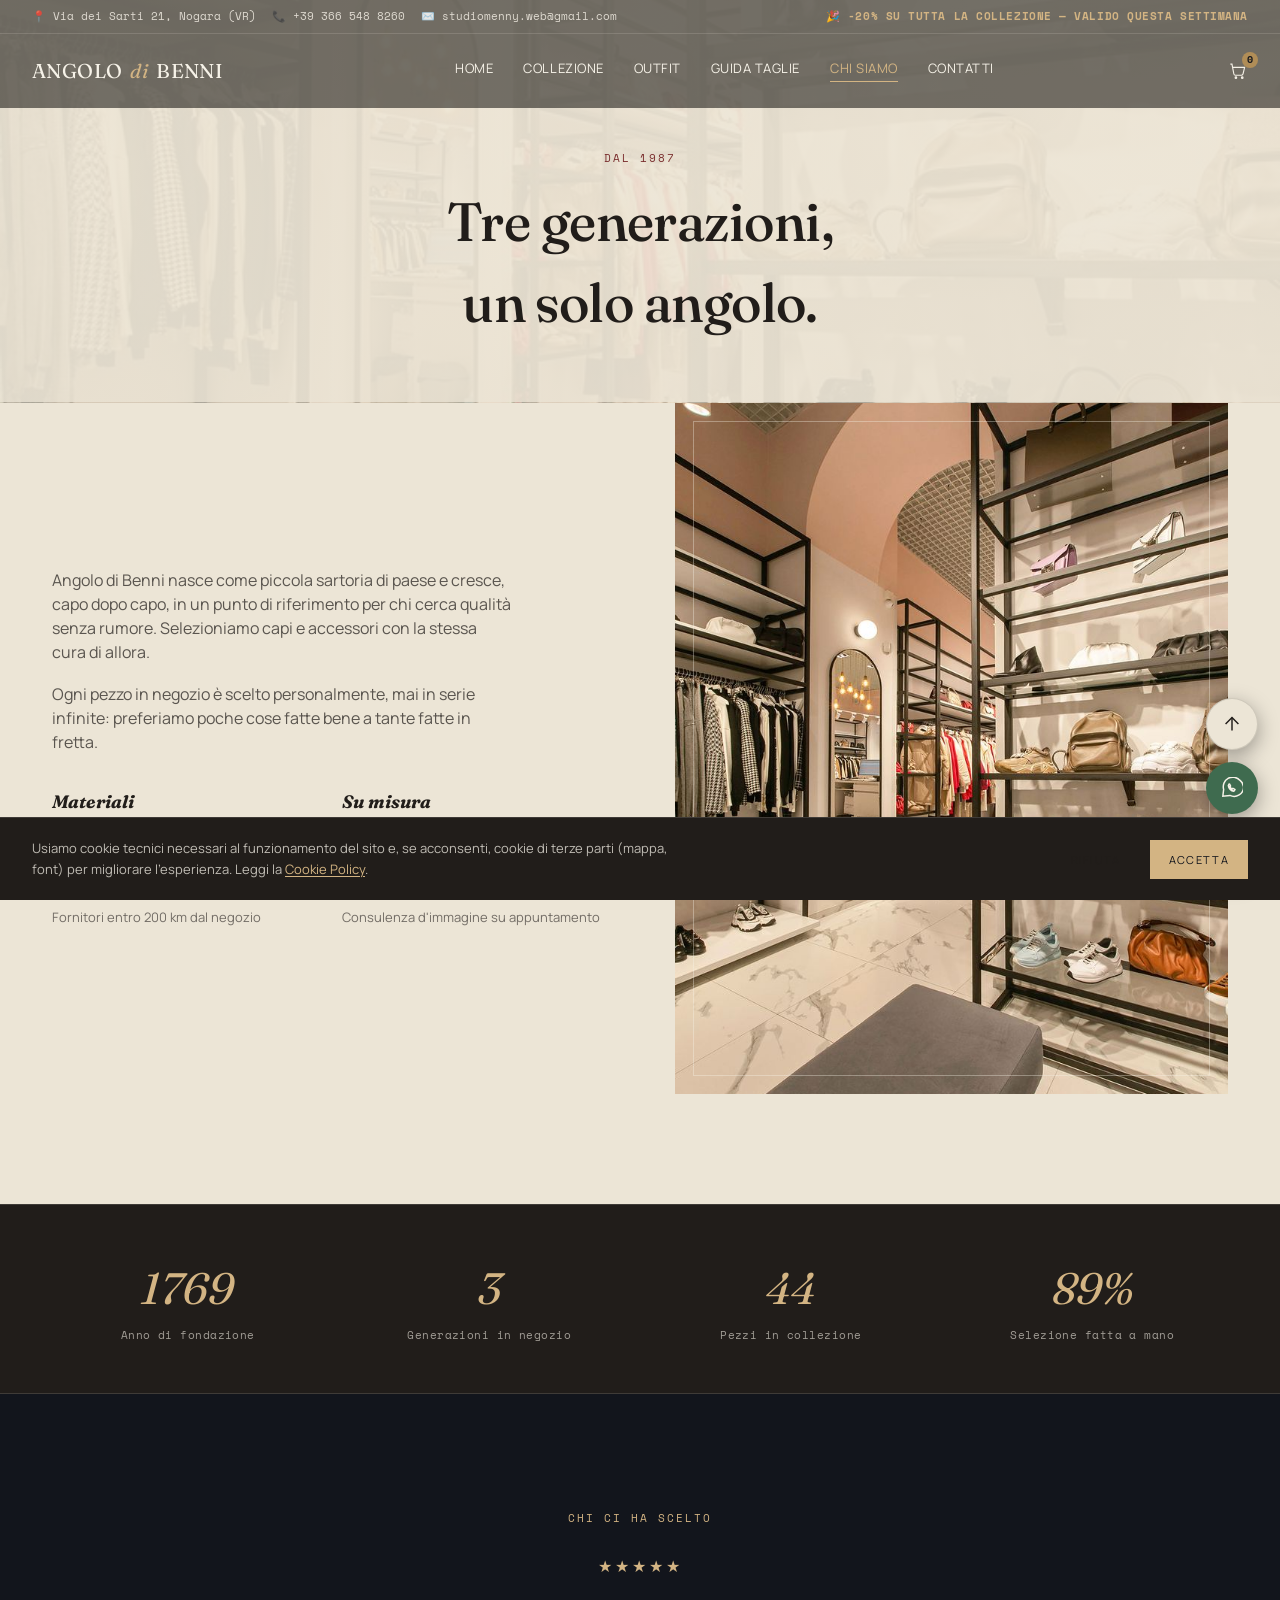
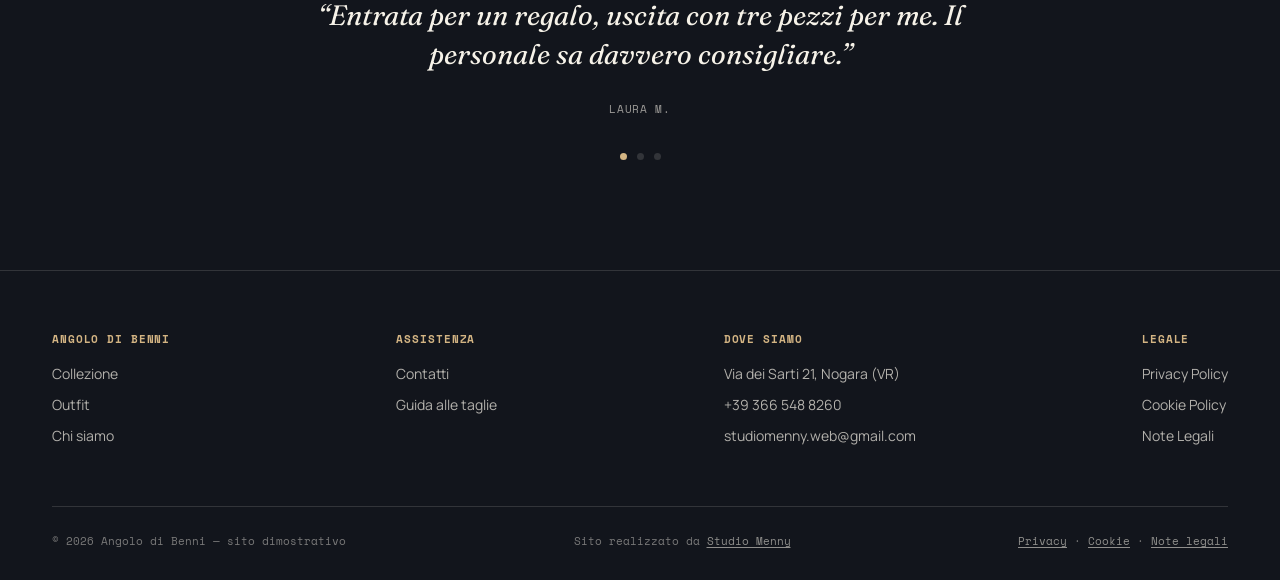
==== commit 3b9abf26: "Add files via upload" ====
--- a/chi-siamo.html
+++ b/chi-siamo.html
@@ -10,12 +10,12 @@
 <meta property="og:site_name" content="Angolo di Benni">
 <meta property="og:title" content="Chi Siamo — Angolo di Benni">
 <meta property="og:description" content="La storia di Angolo di Benni: tre generazioni di boutique a Nogara (VR). Materiali, valori e le recensioni di chi ci ha scelto.">
-<meta property="og:image" content="https://menny28.github.io/Angolo-di-Benni/images/vestito_bordeaux_.jpg">
-<meta property="og:url" content="https://menny28.github.io/Angolo-di-Benni/chi-siamo.html">
+<meta property="og:image" content="https://studiomenny.github.io/ANGOLO-DI-BENNI/images/vestito_bordeaux_.jpg">
+<meta property="og:url" content="https://studiomenny.github.io/ANGOLO-DI-BENNI/chi-siamo.html">
 <meta name="twitter:card" content="summary_large_image">
 <meta name="twitter:title" content="Chi Siamo — Angolo di Benni">
 <meta name="twitter:description" content="La storia di Angolo di Benni: tre generazioni di boutique a Nogara (VR). Materiali, valori e le recensioni di chi ci ha scelto.">
-<meta name="twitter:image" content="https://menny28.github.io/Angolo-di-Benni/images/vestito_bordeaux_.jpg">
+<meta name="twitter:image" content="https://studiomenny.github.io/ANGOLO-DI-BENNI/images/vestito_bordeaux_.jpg">
 <link rel="preconnect" href="https://fonts.googleapis.com">
 <link href="https://fonts.googleapis.com/css2?family=Fraunces:ital,opsz,wght@0,9..144,300;0,9..144,500;0,9..144,600;1,9..144,400&family=Manrope:wght@400;500;600;700&family=Space+Mono:wght@400;700&display=swap" rel="stylesheet">
 <link rel="stylesheet" href="style.css">
@@ -24,7 +24,7 @@
 <header id="siteHeader">
   <div class="topbar">
     <div class="topbar-contacts">
-      <span>📍 Via P. Sterzi 41, Nogara (VR)</span>
+      <span>📍 Via dei Sarti 21, Nogara (VR)</span>
       <a href="tel:+393665488260">📞 +39 366 548 8260</a>
       <a href="mailto:studiomenny.web@gmail.com">✉️ studiomenny.web@gmail.com</a>
     </div>
@@ -115,7 +115,7 @@
       </div>
       <div class="foot-col">
         <h4>Dove siamo</h4>
-        <span>Via P. Sterzi 41, Nogara (VR)</span>
+        <span>Via dei Sarti 21, Nogara (VR)</span>
         <span>+39 366 548 8260</span>
         <span>studiomenny.web@gmail.com</span>
       </div>
@@ -128,6 +128,7 @@
     </div>
     <div class="foot-bottom">
       <span>&copy; 2026 Angolo di Benni — sito dimostrativo</span>
+      <span class="made-by">Sito realizzato da <a href="https://www.studiomenny.it/" target="_blank" rel="noopener">Studio Menny</a></span>
       <span class="foot-legal-links"><a href="privacy.html">Privacy</a> &middot; <a href="cookie.html">Cookie</a> &middot; <a href="note-legali.html">Note legali</a></span>
     </div>
   </div>
